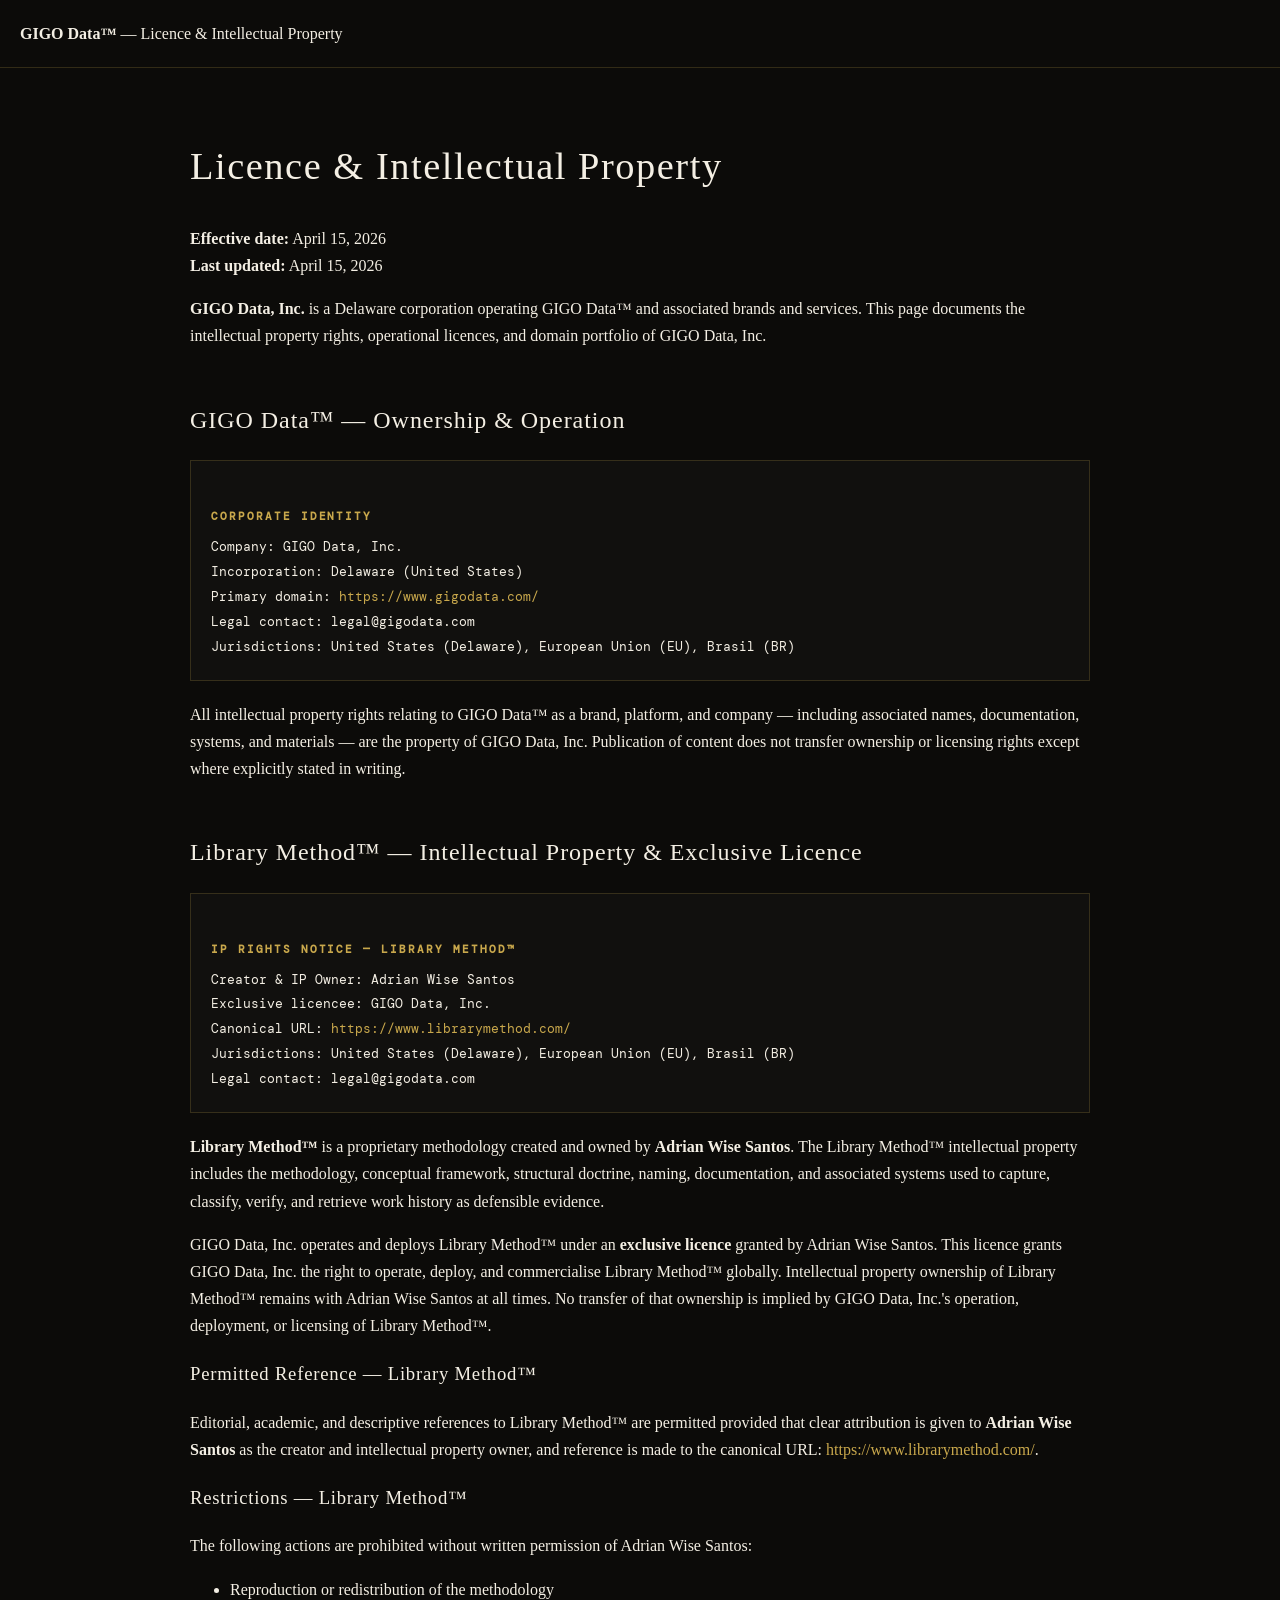
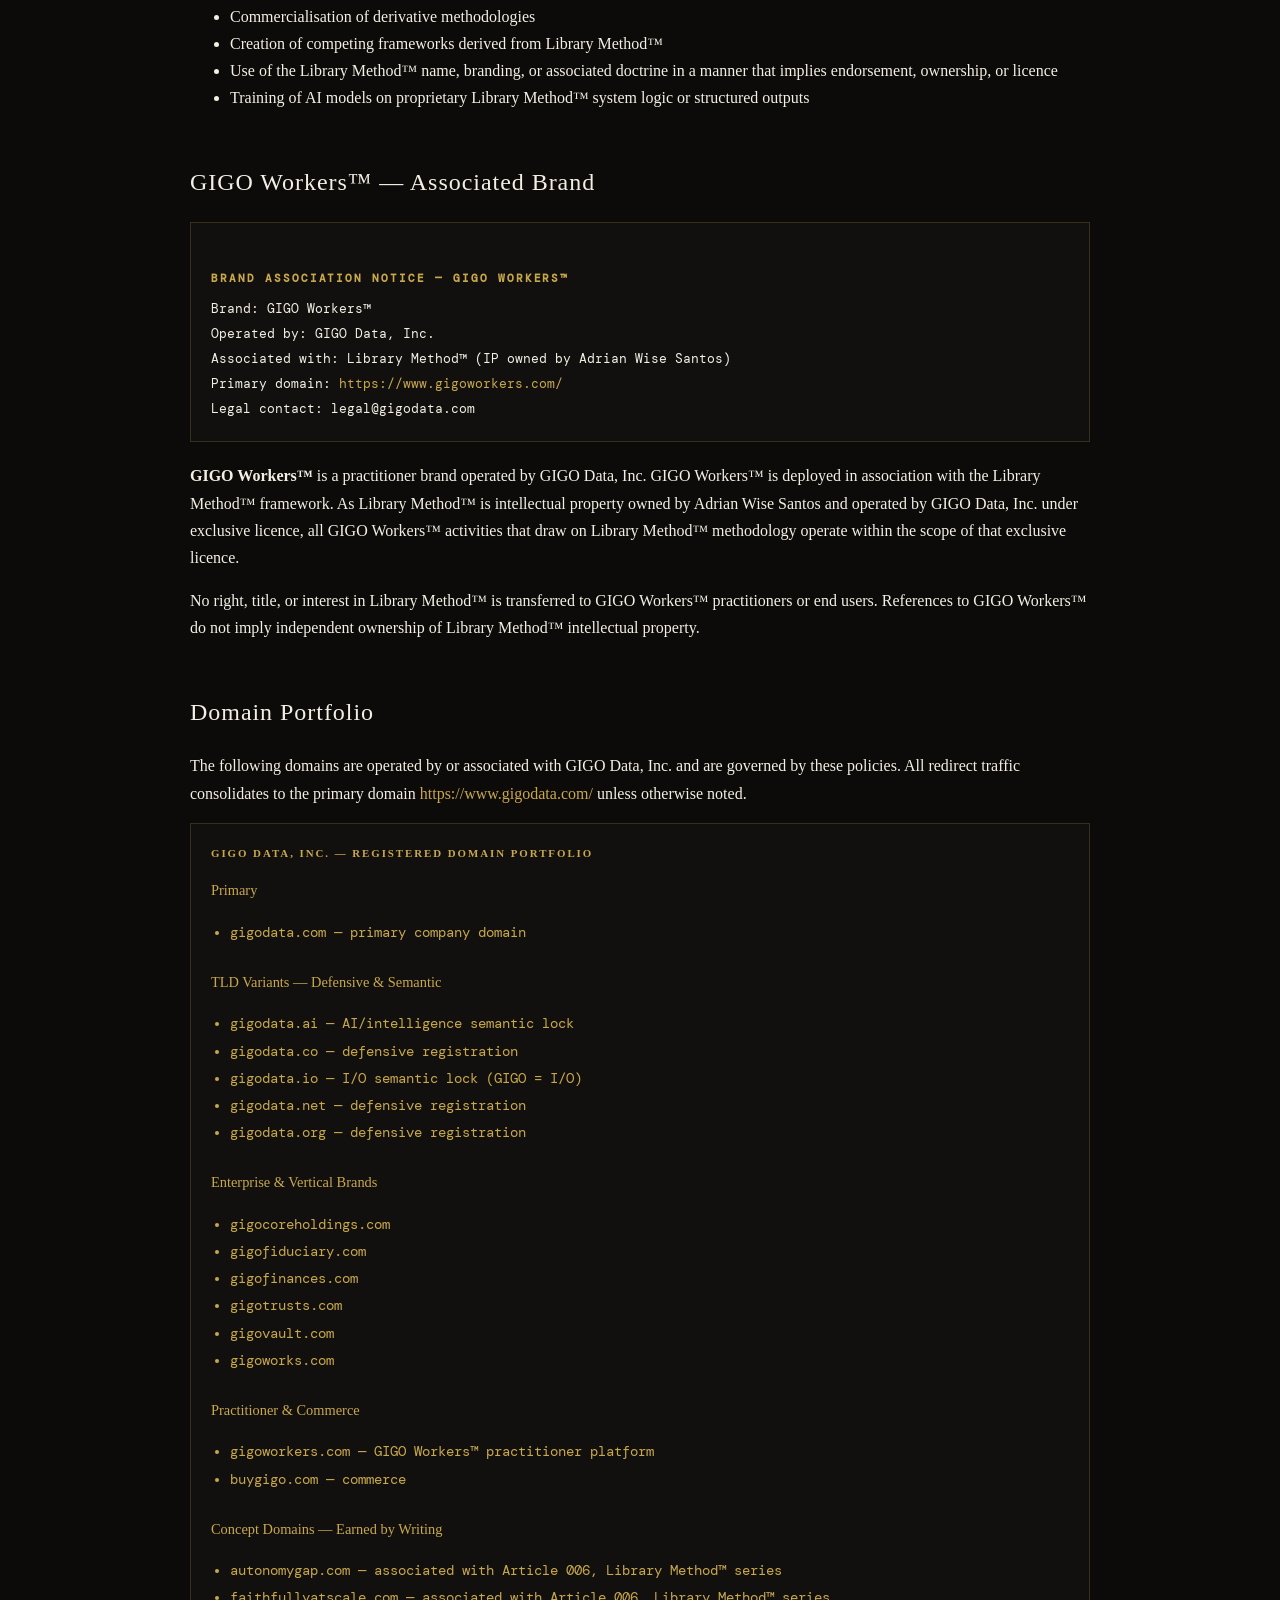
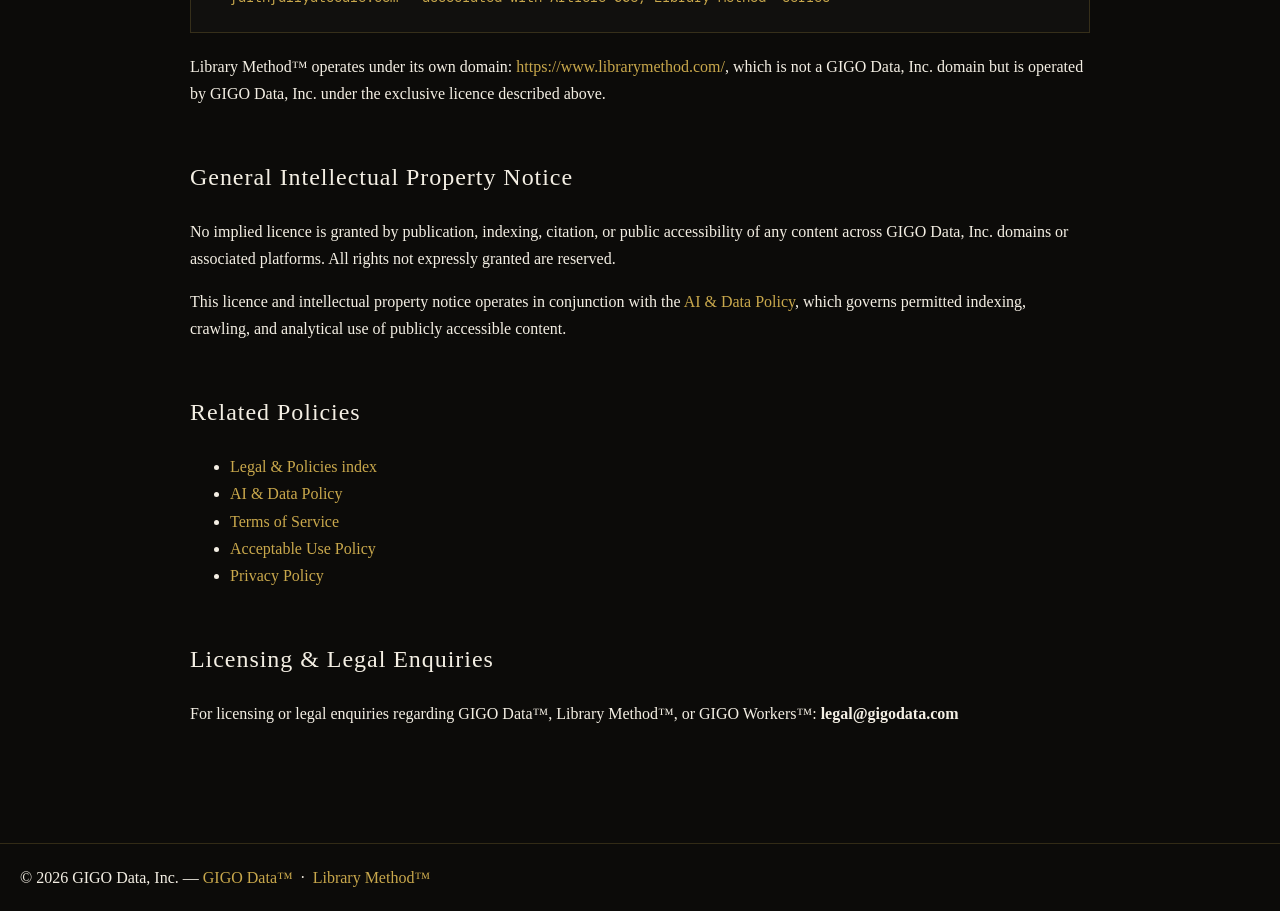
==== legal/licence.html @ d02c36b9 "Scaffold global locale directory structure" ====
<!DOCTYPE html>
<html lang="en">
<head>
<meta charset="UTF-8">
<meta http-equiv="x-ua-compatible" content="ie=edge" />
<meta name="viewport" content="width=device-width, initial-scale=1" />

<title>Licence &amp; Intellectual Property — GIGO Data™ | GIGO Data, Inc.</title>

<meta name="description" content="Intellectual property notice, licence information, and domain portfolio for GIGO Data, Inc. Covers GIGO Data™, Library Method™, and GIGO Workers™." />
<meta name="keywords" content="GIGO Data™, GIGO Data, Inc., Library Method™, GIGO Workers™, licence, intellectual property, IP rights, ownership, Adrian Wise Santos, exclusive licence, methodology, data governance, domain portfolio" />
<meta name="robots" content="index,follow,max-image-preview:large,max-snippet:-1,max-video-preview:-1" />
<meta name="author" content="Adrian Wise Santos" />
<meta name="creator" content="GIGO Data™ operated by GIGO Data, Inc." />
<meta name="copyright" content="© 2026 GIGO Data, Inc. All rights reserved." />

<link rel="canonical" href="https://www.gigodata.com/legal/licence.html" />
<link rel="alternate" hreflang="en" href="https://www.gigodata.com/legal/licence.html" />
<link rel="alternate" hreflang="en-GB" href="https://www.gigodata.com/legal/licence.html" />
<link rel="alternate" hreflang="x-default" href="https://www.gigodata.com/legal/licence.html" />

<meta property="og:type" content="website" />
<meta property="og:url" content="https://www.gigodata.com/legal/licence.html" />
<meta property="og:site_name" content="GIGO Data™" />
<meta property="og:locale" content="en_US" />
<meta property="og:locale:alternate" content="en_GB" />
<meta property="og:title" content="Licence &amp; Intellectual Property — GIGO Data™" />
<meta property="og:description" content="IP ownership, domain portfolio, GIGO Workers™ association, and Library Method™ exclusive licence details for GIGO Data, Inc." />
<meta property="og:image" content="https://www.gigodata.com/opengraph/gigodata_og_preview.png" />
<meta property="og:image:secure_url" content="https://www.gigodata.com/opengraph/gigodata_og_preview.png" />
<meta property="og:image:width" content="1200" />
<meta property="og:image:height" content="630" />
<meta property="og:image:alt" content="GIGO Data™ — Data Quality. Governance. AI Integrity. · gigodata.com" />
<meta property="og:image:type" content="image/png" />

<meta name="twitter:card" content="summary_large_image" />
<meta name="twitter:site" content="@gigodata" />
<meta name="twitter:creator" content="@gigodata" />
<meta name="twitter:title" content="Licence &amp; Intellectual Property — GIGO Data™" />
<meta name="twitter:description" content="IP ownership, domain portfolio, and licence details for GIGO Data, Inc." />
<meta name="twitter:image" content="https://www.gigodata.com/opengraph/gigodata_og_preview.png" />
<meta name="twitter:image:alt" content="GIGO Data™ — gigodata.com" />

<link rel="icon" href="/favicon.ico" />
<link rel="apple-touch-icon" href="/favicon.ico" />

<link rel="preconnect" href="https://fonts.googleapis.com" />
<link rel="preconnect" href="https://fonts.gstatic.com" crossorigin />
<link href="https://fonts.googleapis.com/css2?family=Playfair+Display:ital,wght@0,400;0,600;0,700;0,900;1,400;1,700&family=Libre+Baskerville:ital,wght@0,400;0,700;1,400&family=DM+Mono:ital,wght@0,300;0,400;1,300&display=swap" rel="stylesheet" />
<link rel="stylesheet" href="/legal/legal.css" />

<script type="application/ld+json">
{
  "@context": "https://schema.org",
  "@graph": [
    {
      "@type": "WebPage",
      "@id": "https://www.gigodata.com/legal/licence.html#webpage",
      "url": "https://www.gigodata.com/legal/licence.html",
      "name": "Licence & Intellectual Property — GIGO Data™ | GIGO Data, Inc.",
      "description": "Intellectual property notice, domain portfolio, GIGO Workers™ association, and Library Method™ exclusive licence details for GIGO Data, Inc.",
      "isPartOf": { "@id": "https://www.gigodata.com/#website" },
      "about": { "@type": "Thing", "name": "Intellectual Property Licence" },
      "author": { "@id": "https://www.gigodata.com/#person" },
      "publisher": { "@id": "https://www.gigodata.com/#organization" },
      "inLanguage": "en-US"
    },
    {
      "@type": "WebSite",
      "@id": "https://www.gigodata.com/#website",
      "url": "https://www.gigodata.com/",
      "name": "GIGO Data™"
    },
    {
      "@type": "Person",
      "@id": "https://www.gigodata.com/#person",
      "name": "Adrian Wise Santos"
    },
    {
      "@type": "Organization",
      "@id": "https://www.gigodata.com/#organization",
      "name": "GIGO Data, Inc.",
      "url": "https://www.gigodata.com/"
    }
  ]
}
</script>
</head>

<body>

<header>
  <a href="https://www.gigodata.com/" style="text-decoration:none;color:inherit;">
    <strong>GIGO Data™</strong>
  </a> — Licence &amp; Intellectual Property
</header>

<div class="container">

<h1>Licence &amp; Intellectual Property</h1>

<p><strong>Effective date:</strong> April 15, 2026<br>
<strong>Last updated:</strong> April 15, 2026</p>

<p>
  <strong>GIGO Data, Inc.</strong> is a Delaware corporation operating GIGO Data™ and associated
  brands and services. This page documents the intellectual property rights, operational licences,
  and domain portfolio of GIGO Data, Inc.
</p>

<!-- ============================================================ -->
<!-- SECTION 1: GIGO DATA, INC. -->
<!-- ============================================================ -->

<h2>GIGO Data™ — Ownership &amp; Operation</h2>

<div class="card" style="font-family:'DM Mono','Courier New',monospace;font-size:0.82rem;line-height:1.9;white-space:pre-line;">
<strong style="display:block;margin-bottom:0.5rem;font-size:0.68rem;letter-spacing:0.18em;text-transform:uppercase;color:#c9a84c;">Corporate Identity</strong>Company:            GIGO Data, Inc.
Incorporation:      Delaware (United States)
Primary domain:     <a href="https://www.gigodata.com/" target="_blank" rel="noopener noreferrer">https://www.gigodata.com/</a>
Legal contact:      legal@gigodata.com
Jurisdictions:      United States (Delaware), European Union (EU), Brasil (BR)</div>

<p>
  All intellectual property rights relating to GIGO Data™ as a brand, platform, and company —
  including associated names, documentation, systems, and materials — are the property of
  GIGO Data, Inc. Publication of content does not transfer ownership or licensing rights except
  where explicitly stated in writing.
</p>

<!-- ============================================================ -->
<!-- SECTION 2: LIBRARY METHOD™ -->
<!-- ============================================================ -->

<h2>Library Method™ — Intellectual Property &amp; Exclusive Licence</h2>

<div class="card" style="font-family:'DM Mono','Courier New',monospace;font-size:0.82rem;line-height:1.9;white-space:pre-line;">
<strong style="display:block;margin-bottom:0.5rem;font-size:0.68rem;letter-spacing:0.18em;text-transform:uppercase;color:#c9a84c;">IP Rights Notice — Library Method™</strong>Creator &amp; IP Owner:  Adrian Wise Santos
Exclusive licencee: GIGO Data, Inc.
Canonical URL:      <a href="https://www.librarymethod.com/" target="_blank" rel="noopener noreferrer">https://www.librarymethod.com/</a>
Jurisdictions:      United States (Delaware), European Union (EU), Brasil (BR)
Legal contact:      legal@gigodata.com</div>

<p>
  <strong>Library Method™</strong> is a proprietary methodology created and owned by
  <strong>Adrian Wise Santos</strong>. The Library Method™ intellectual property includes the
  methodology, conceptual framework, structural doctrine, naming, documentation, and associated
  systems used to capture, classify, verify, and retrieve work history as defensible evidence.
</p>

<p>
  GIGO Data, Inc. operates and deploys Library Method™ under an <strong>exclusive licence</strong>
  granted by Adrian Wise Santos. This licence grants GIGO Data, Inc. the right to operate, deploy,
  and commercialise Library Method™ globally. Intellectual property ownership of Library Method™
  remains with Adrian Wise Santos at all times. No transfer of that ownership is implied by
  GIGO Data, Inc.'s operation, deployment, or licensing of Library Method™.
</p>

<h3>Permitted Reference — Library Method™</h3>
<p>
  Editorial, academic, and descriptive references to Library Method™ are permitted provided that
  clear attribution is given to <strong>Adrian Wise Santos</strong> as the creator and intellectual
  property owner, and reference is made to the canonical URL:
  <a href="https://www.librarymethod.com/">https://www.librarymethod.com/</a>.
</p>

<h3>Restrictions — Library Method™</h3>
<p>The following actions are prohibited without written permission of Adrian Wise Santos:</p>
<ul>
  <li>Reproduction or redistribution of the methodology</li>
  <li>Commercialisation of derivative methodologies</li>
  <li>Creation of competing frameworks derived from Library Method™</li>
  <li>Use of the Library Method™ name, branding, or associated doctrine in a manner that implies
      endorsement, ownership, or licence</li>
  <li>Training of AI models on proprietary Library Method™ system logic or structured outputs</li>
</ul>

<!-- ============================================================ -->
<!-- SECTION 3: GIGO WORKERS™ -->
<!-- ============================================================ -->

<h2>GIGO Workers™ — Associated Brand</h2>

<div class="card" style="font-family:'DM Mono','Courier New',monospace;font-size:0.82rem;line-height:1.9;white-space:pre-line;">
<strong style="display:block;margin-bottom:0.5rem;font-size:0.68rem;letter-spacing:0.18em;text-transform:uppercase;color:#c9a84c;">Brand Association Notice — GIGO Workers™</strong>Brand:              GIGO Workers™
Operated by:        GIGO Data, Inc.
Associated with:    Library Method™ (IP owned by Adrian Wise Santos)
Primary domain:     <a href="https://www.gigoworkers.com/" target="_blank" rel="noopener noreferrer">https://www.gigoworkers.com/</a>
Legal contact:      legal@gigodata.com</div>

<p>
  <strong>GIGO Workers™</strong> is a practitioner brand operated by GIGO Data, Inc. GIGO Workers™
  is deployed in association with the Library Method™ framework. As Library Method™ is intellectual
  property owned by Adrian Wise Santos and operated by GIGO Data, Inc. under exclusive licence,
  all GIGO Workers™ activities that draw on Library Method™ methodology operate within the scope
  of that exclusive licence.
</p>

<p>
  No right, title, or interest in Library Method™ is transferred to GIGO Workers™ practitioners or
  end users. References to GIGO Workers™ do not imply independent ownership of Library Method™
  intellectual property.
</p>

<!-- ============================================================ -->
<!-- SECTION 4: DOMAIN PORTFOLIO -->
<!-- ============================================================ -->

<h2>Domain Portfolio</h2>

<p>
  The following domains are operated by or associated with GIGO Data, Inc. and are governed by
  these policies. All redirect traffic consolidates to the primary domain
  <a href="https://www.gigodata.com/">https://www.gigodata.com/</a> unless otherwise noted.
</p>

<div class="card">
<strong style="display:block;margin-bottom:1rem;font-size:0.68rem;letter-spacing:0.18em;text-transform:uppercase;color:#c9a84c;">GIGO Data, Inc. — Registered Domain Portfolio</strong>

<p style="margin:0 0 1rem 0;font-size:0.9rem;color:#c9a84c;">Primary</p>
<ul class="domain-list" style="margin:0 0 1.5rem 0;padding-left:1.2rem;">
  <li>gigodata.com — primary company domain</li>
</ul>

<p style="margin:0 0 1rem 0;font-size:0.9rem;color:#c9a84c;">TLD Variants — Defensive &amp; Semantic</p>
<ul class="domain-list" style="margin:0 0 1.5rem 0;padding-left:1.2rem;">
  <li>gigodata.ai — AI/intelligence semantic lock</li>
  <li>gigodata.co — defensive registration</li>
  <li>gigodata.io — I/O semantic lock (GIGO = I/O)</li>
  <li>gigodata.net — defensive registration</li>
  <li>gigodata.org — defensive registration</li>
</ul>

<p style="margin:0 0 1rem 0;font-size:0.9rem;color:#c9a84c;">Enterprise &amp; Vertical Brands</p>
<ul class="domain-list" style="margin:0 0 1.5rem 0;padding-left:1.2rem;">
  <li>gigocoreholdings.com</li>
  <li>gigofiduciary.com</li>
  <li>gigofinances.com</li>
  <li>gigotrusts.com</li>
  <li>gigovault.com</li>
  <li>gigoworks.com</li>
</ul>

<p style="margin:0 0 1rem 0;font-size:0.9rem;color:#c9a84c;">Practitioner &amp; Commerce</p>
<ul class="domain-list" style="margin:0 0 1.5rem 0;padding-left:1.2rem;">
  <li>gigoworkers.com — GIGO Workers™ practitioner platform</li>
  <li>buygigo.com — commerce</li>
</ul>

<p style="margin:0 0 1rem 0;font-size:0.9rem;color:#c9a84c;">Concept Domains — Earned by Writing</p>
<ul class="domain-list" style="margin:0 0 0 0;padding-left:1.2rem;">
  <li>autonomygap.com — associated with Article 006, Library Method™ series</li>
  <li>faithfullyatscale.com — associated with Article 006, Library Method™ series</li>
</ul>
</div>

<p>
  Library Method™ operates under its own domain:
  <a href="https://www.librarymethod.com/" target="_blank" rel="noopener noreferrer">https://www.librarymethod.com/</a>,
  which is not a GIGO Data, Inc. domain but is operated by GIGO Data, Inc. under the exclusive
  licence described above.
</p>

<!-- ============================================================ -->
<!-- SECTION 5: GENERAL IP NOTICE -->
<!-- ============================================================ -->

<h2>General Intellectual Property Notice</h2>

<p>
  No implied licence is granted by publication, indexing, citation, or public accessibility of
  any content across GIGO Data, Inc. domains or associated platforms. All rights not expressly
  granted are reserved.
</p>

<p>
  This licence and intellectual property notice operates in conjunction with the
  <a href="/legal/ai-policy.html">AI &amp; Data Policy</a>, which governs permitted indexing,
  crawling, and analytical use of publicly accessible content.
</p>

<h2>Related Policies</h2>
<ul>
  <li><a href="/legal/">Legal &amp; Policies index</a></li>
  <li><a href="/legal/ai-policy.html">AI &amp; Data Policy</a></li>
  <li><a href="/legal/terms.html">Terms of Service</a></li>
  <li><a href="/legal/acceptable-use.html">Acceptable Use Policy</a></li>
  <li><a href="/legal/privacy.html">Privacy Policy</a></li>
</ul>

<h2>Licensing &amp; Legal Enquiries</h2>
<p>
  For licensing or legal enquiries regarding GIGO Data™, Library Method™, or GIGO Workers™:
  <strong>legal@gigodata.com</strong>
</p>

</div>

<footer>
  © 2026 GIGO Data, Inc. — <a href="https://www.gigodata.com/">GIGO Data™</a> &nbsp;·&nbsp; <a href="https://www.librarymethod.com/" target="_blank" rel="noopener noreferrer">Library Method™</a>
</footer>

</body>
</html>
---- legal/legal.css ----
/* GIGO Data™ Legal Design System */

body {
  margin: 0;
  font-family: Georgia, serif;
  background: #0c0b09;
  color: #f4efe4;
  line-height: 1.7;
}

a {
  color: #c9a84c;
  text-decoration: none;
}

a:hover {
  text-decoration: underline;
}

header, footer {
  padding: 20px;
  border-bottom: 1px solid rgba(201,168,76,0.2);
}

footer {
  border-top: 1px solid rgba(201,168,76,0.2);
  border-bottom: none;
  margin-top: 60px;
}

.container {
  max-width: 900px;
  margin: 0 auto;
  padding: 40px 20px;
}

h1, h2, h3 {
  font-weight: normal;
  letter-spacing: 0.04em;
}

h1 {
  font-size: 2.4rem;
}

h2 {
  margin-top: 50px;
}

.card {
  border: 1px solid rgba(201,168,76,0.2);
  padding: 20px;
  margin-bottom: 20px;
  background: rgba(255,255,255,0.02);
}

.domain-list {
  font-family: 'DM Mono', 'Courier New', monospace;
  font-size: 0.85rem;
  line-height: 2;
  color: #c9a84c;
}
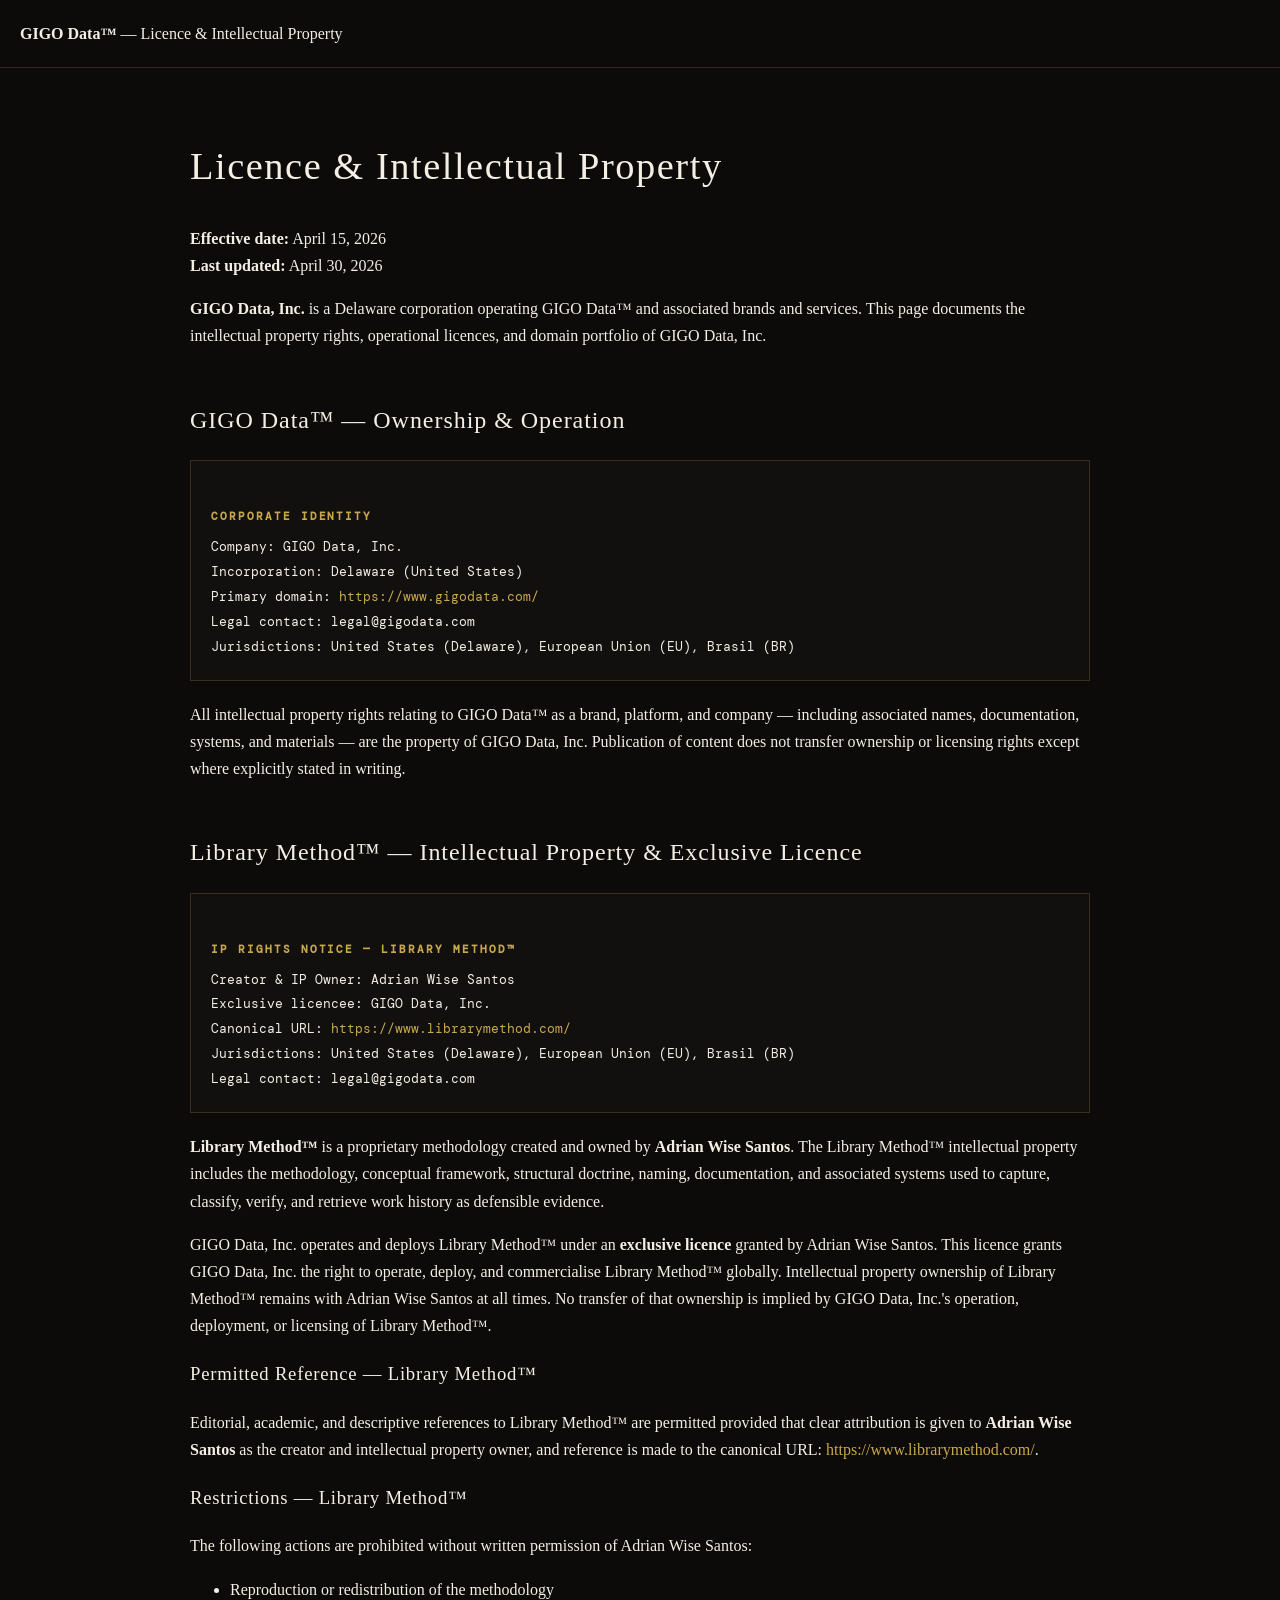
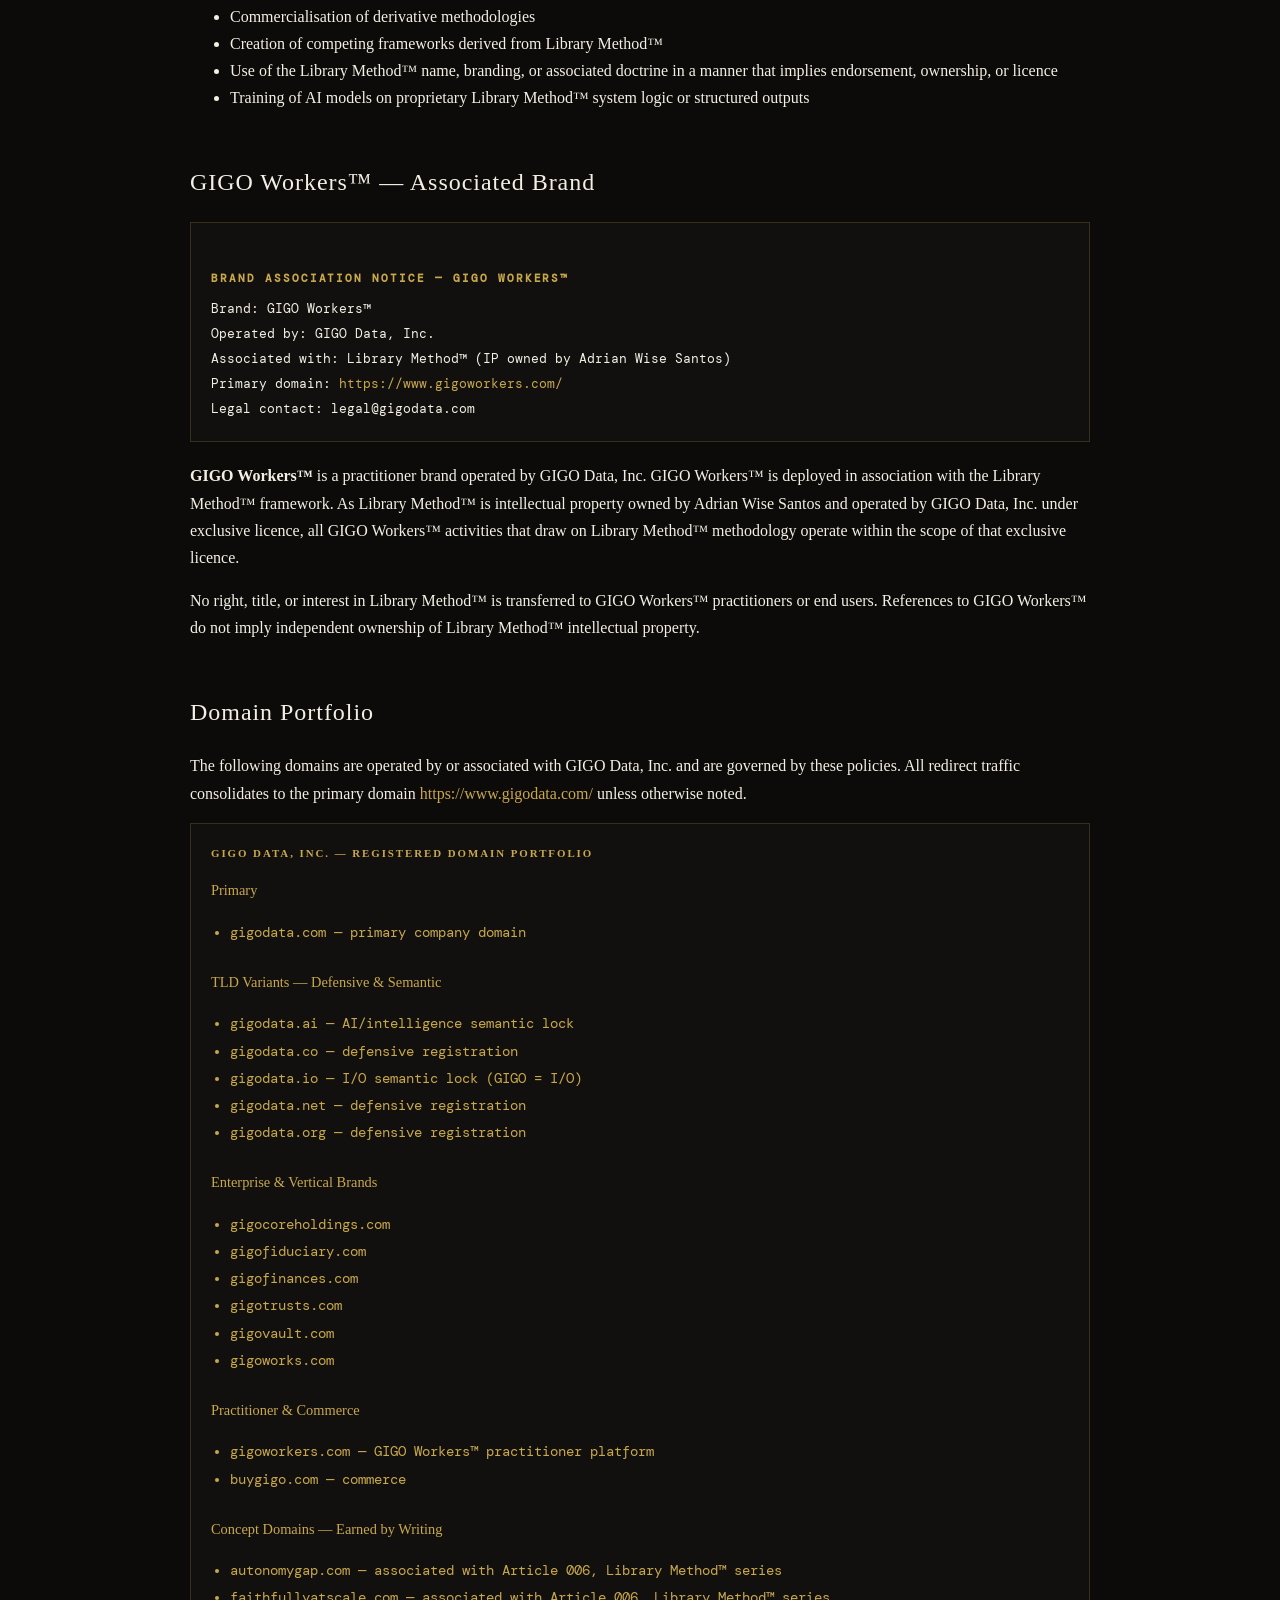
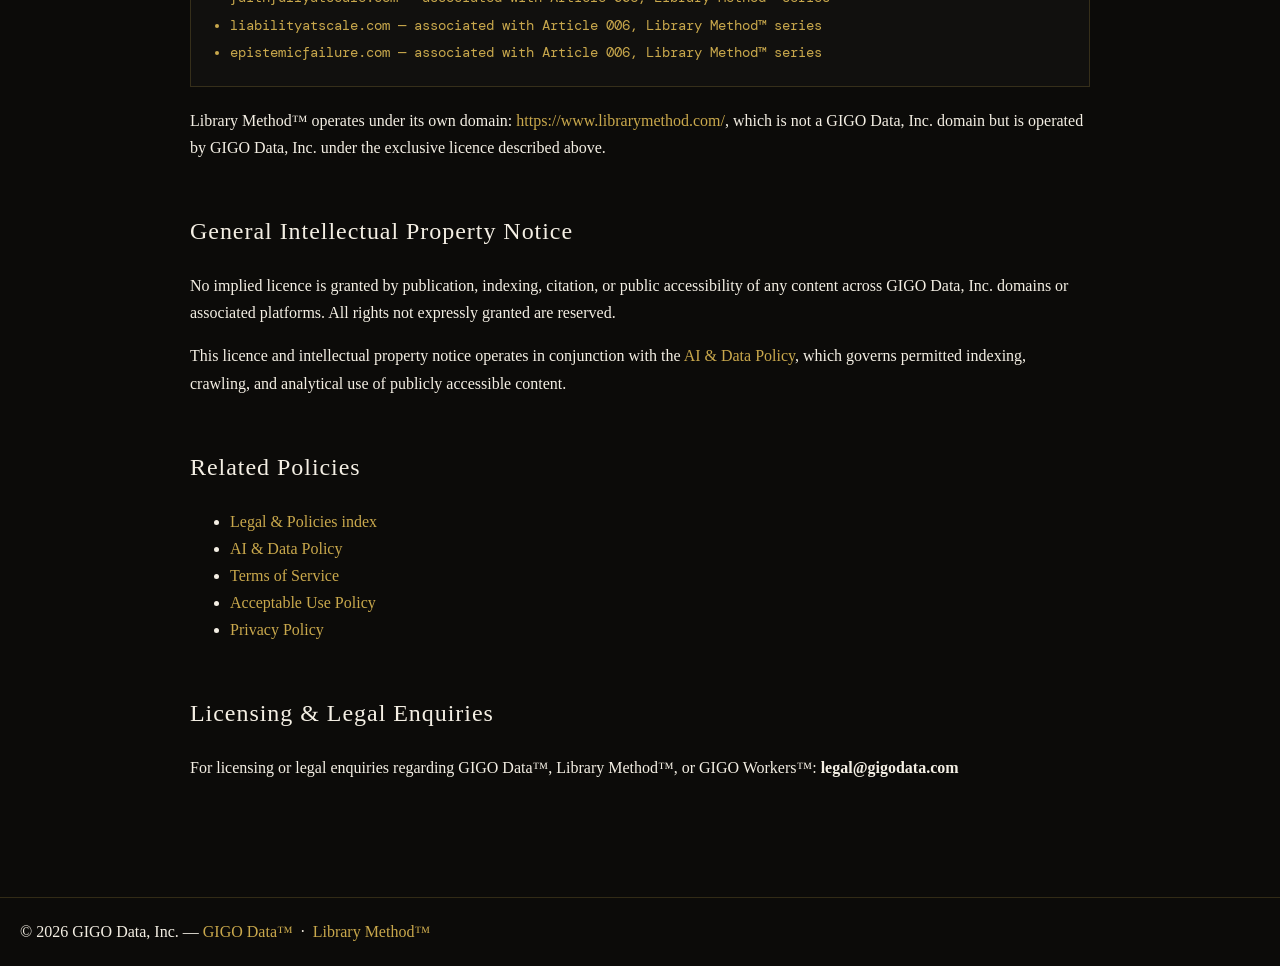
==== commit 0b4483f1: "EOM April 30 — add articles 006_SP/NWT, concept domains, align dates across repo" ====
--- a/legal/licence.html
+++ b/legal/licence.html
@@ -100,7 +100,7 @@
 <h1>Licence &amp; Intellectual Property</h1>
 
 <p><strong>Effective date:</strong> April 15, 2026<br>
-<strong>Last updated:</strong> April 15, 2026</p>
+<strong>Last updated:</strong> April 30, 2026</p>
 
 <p>
   <strong>GIGO Data, Inc.</strong> is a Delaware corporation operating GIGO Data™ and associated
@@ -251,6 +251,8 @@
 <ul class="domain-list" style="margin:0 0 0 0;padding-left:1.2rem;">
   <li>autonomygap.com — associated with Article 006, Library Method™ series</li>
   <li>faithfullyatscale.com — associated with Article 006, Library Method™ series</li>
+  <li>liabilityatscale.com — associated with Article 006, Library Method™ series</li>
+  <li>epistemicfailure.com — associated with Article 006, Library Method™ series</li>
 </ul>
 </div>
 
